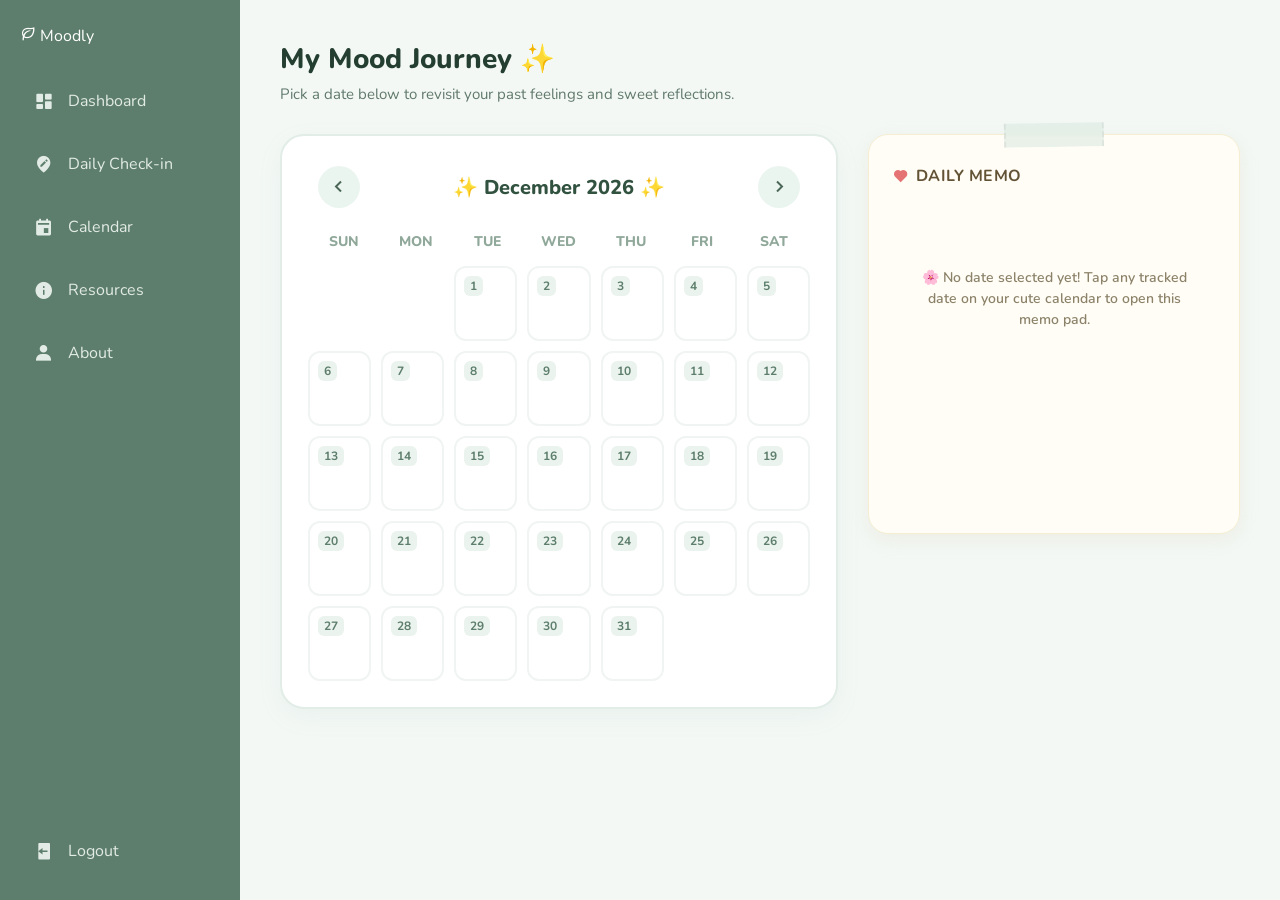
==== calendar.html @ 17c9cca5 "Moved HTML and CSS to main folder" ====
<!DOCTYPE html>
<html lang="en">
<head>
  <meta charset="UTF-8">
  <meta name="viewport" content="width=device-width, initial-scale=1.0">
  <title>Moodly | Cute Calendar</title>
  <link rel="icon" type="image/x-icon" href="Image/icon.jpg">
  <link rel="stylesheet" href="calendar.css">
  <link href='https://unpkg.com/boxicons@2.1.4/css/boxicons.min.css' rel='stylesheet'>
  <link href="https://fonts.googleapis.com/css2?family=Nunito:wght@400;600;700;800&display=swap" rel="stylesheet">
</head>
<body>

   <div class="sidebar">
        <div class="logo">
            <i class='bx bx-leaf'></i> Moodly
        </div>
       <ul class="sidebar-menu">
            <li class="nav-dash"><a href="dashboard.html"><i class='bx bxs-dashboard'></i> Dashboard</a></li>
            <li class="nav-check"><a href="check-in.html"><i class='bx bxs-edit-location'></i> Daily Check-in</a></li>
            <li class="nav-cal"><a href="calendar.html"><i class='bx bxs-calendar-event'></i> Calendar</a></li>
            <li class="nav-res"><a href="resources.html"><i class='bx bxs-info-circle'></i> Resources</a></li>
            <li class="nav-about"><a href="about.html"><i class='bx bxs-user'></i> About</a></li>
            <li style="margin-top: auto; width: 100%;"><a href="index.html"><i class='bx bxs-log-out'></i> Logout</a></li>
        </ul>
    </div>

  <main class="main-content">
    <div class="page-header">
      <h1>My Mood Journey ✨</h1>
      <p>Pick a date below to revisit your past feelings and sweet reflections.</p>
    </div>

    <div class="calendar-layout-container">
      
      <div class="cute-calendar-card">
        <div class="calendar-header">
          <button id="prevMonthBtn" class="cute-nav-btn"><i class='bx bx-chevron-left'></i></button>
          <h2 id="monthYearTitle">May 2026</h2>
          <button id="nextMonthBtn" class="cute-nav-btn"><i class='bx bx-chevron-right'></i></button>
        </div>

        <div class="weekdays-header-row">
          <div>Sun</div><div>Mon</div><div>Tue</div><div>Wed</div><div>Thu</div><div>Fri</div><div>Sat</div>
        </div>

        <div class="days-flex-grid" id="daysGrid"></div>
      </div>

      <div class="cute-memo-pad">
        <div class="memo-tape"></div>
        <h3><i class='bx bxs-heart'></i> Daily Memo</h3>
        <div id="memoContent" class="memo-body">
          <div class="empty-memo-state">
            <p>🌸 No date selected yet! Tap any tracked date on your cute calendar to open this memo pad.</p>
          </div>
        </div>
      </div>

    </div>
  </main>

  <script>
 
  let moodlyData = JSON.parse(localStorage.getItem("moodly_data")) || [];
  
  let activeDatePointer = new Date(); 

  const monthNames = [
    "January", "February", "March", "April", "May", "June",
    "July", "August", "September", "October", "November", "December"
  ];

  document.addEventListener("DOMContentLoaded", function() {
    buildCuteCalendar();

    // Fungsi butang bulan terdahulu
    document.getElementById("prevMonthBtn").addEventListener("click", () => {
      activeDatePointer.setMonth(activeDatePointer.getMonth() - 1);
      buildCuteCalendar();
    });

    // Fungsi butang bulan seterusnya
    document.getElementById("nextMonthBtn").addEventListener("click", () => {
      activeDatePointer.setMonth(activeDatePointer.getMonth() + 1);
      buildCuteCalendar();
    });
  });

  function buildCuteCalendar() {
    const daysContainer = document.getElementById("daysGrid");
    const title = document.getElementById("monthYearTitle");
    
    // Kosongkan grid lama sebelum generate bulan baharu
    daysContainer.innerHTML = "";
    
    const targetYear = activeDatePointer.getFullYear();
    const targetMonth = activeDatePointer.getMonth();

    // Kemas kini tajuk bulan di skrin
    title.innerHTML = `✨ ${monthNames[targetMonth]} ${targetYear} ✨`;

    // Cari hari pertama jatuh pada hari apa (0 = Ahad, 1 = Isnin, etc.)
    const firstDayDayOfWeek = new Date(targetYear, targetMonth, 1).getDay();
    // Cari jumlah hari dalam bulan tersebut
    const totalDaysInMonth = new Date(targetYear, targetMonth + 1, 0).getDate();

    // Reka kotak kosong (spacer) untuk hari sebelum tarikh 1 hari bulan
    for (let i = 0; i < firstDayDayOfWeek; i++) {
      const blankCell = document.createElement("div");
      blankCell.className = "day-cell day-cell-spacer";
      daysContainer.appendChild(blankCell);
    }

    // Generate kotak tarikh sebenar mengikut hari bulan
    for (let coreDay = 1; coreDay <= totalDaysInMonth; coreDay++) {
      const dateCell = document.createElement("div");
      dateCell.className = "day-cell real-date-cell";

      // Format padanan standard simpanan localStorage -> DD/MM/YYYY
      const stringKeyDate = `${String(coreDay).padStart(2, '0')}/${String(targetMonth + 1).padStart(2, '0')}/${targetYear}`;
      
      // Semak jika ada data log untuk tarikh ini
      const dayLogsMatched = moodlyData.filter(item => item.date === stringKeyDate);

      // Masukkan nombor tarikh ke dalam kotak
      dateCell.innerHTML = `<span class="date-number-badge">${coreDay}</span>`;

      // Jika ada log emosi ditemui pada tarikh ini
      if (dayLogsMatched.length > 0) {
        dateCell.classList.add("cute-logged-day");
        
        // Paparkan emoji emosi yang terakhir di-log
        const visualEmojiBadge = document.createElement("div");
        visualEmojiBadge.className = "main-cell-emoji";
        visualEmojiBadge.innerText = dayLogsMatched[dayLogsMatched.length - 1].mood || '📝';
        dateCell.appendChild(visualEmojiBadge);

        // Fungsi klik untuk buka memo journal di sebelah kanan
        dateCell.addEventListener("click", () => {
          clearSelectionHighlight();
          dateCell.classList.add("cell-selected-active");
          openMemoPadAnalysis(stringKeyDate, dayLogsMatched);
        });
      } else {
        // Jika hari kosong tanpa sebarang log data
        dateCell.addEventListener("click", () => {
          clearSelectionHighlight();
          dateCell.classList.add("cell-selected-active");
          document.getElementById("memoContent").innerHTML = `
            <div class="empty-memo-state">
              <p class="neutral-alert-text">🍃 <b>Empty Day!</b></p>
              <p style="font-size: 13px; color: #7a9485; font-weight: normal; margin-top: 8px;">
                No active emotional log targets were updated on ${stringKeyDate}.
              </p>
            </div>
          `;
        });
      }

      daysContainer.appendChild(dateCell);
    }
  }

  function clearSelectionHighlight() {
    document.querySelectorAll(".real-date-cell").forEach(cell => {
      cell.classList.remove("cell-selected-active");
    });
  }

  function openMemoPadAnalysis(dateString, matches) {
    const pad = document.getElementById("memoContent");
    pad.innerHTML = `<h4 class="memo-date-banner"><i class='bx bxs-pin'></i> Journal: ${dateString}</h4>`;
    
    const listingScroller = document.createElement("div");
    listingScroller.className = "memo-items-scroller";

    matches.forEach(item => {
      const itemNode = document.createElement("div");
      itemNode.className = "memo-log-bubble";
      itemNode.innerHTML = `
        <div class="bubble-meta">
          <span class="bubble-feeling-tag">${item.mood || '📝'} Feeling Log</span>
          <span class="bubble-time-tag"><i class='bx bx-time'></i> ${item.time}</span>
        </div>
        <p class="bubble-text-notes">"${item.note || 'No custom notes attached to this entry.'}"</p>
      `;
      listingScroller.appendChild(itemNode);
    });

    pad.appendChild(listingScroller);
  }
</script>
---- calendar.css ----
* {
    margin: 0;
    padding: 0;
    box-sizing: border-box;
}

body {
    margin: 0;
    padding: 0;
    font-family: 'Nunito', sans-serif;
    background-color: #f3f8f5; 
    color: #2f4f4f;
    display: flex;
    min-height: 100vh;
}

.sidebar {
    width: 240px;
    background-color: #5d7e6c; 
    color: white;
    padding: 25px 20px;
    display: flex;
    flex-direction: column;
    gap: 30px;
    position: fixed;
    top: 0;
    left: 0;
    height: 100vh;
    z-index: 100;
    box-sizing: border-box;
    transition: width 0.3s ease, padding 0.3s ease;
}

.sidebar-menu {
    list-style: none;
    display: flex;
    flex-direction: column;
    gap: 15px;
    height: 100%;
    padding: 0;
    margin: 0;
}

.sidebar-menu li {
    width: 100%;
}

.sidebar-menu li a {
    color: #e2ebe5;
    text-decoration: none;
    display: flex;
    align-items: center;
    gap: 12px;         
    padding: 12px;
    border-radius: 8px;
    transition: all 0.2s ease;
    width: 100%;
    box-sizing: border-box;
    white-space: nowrap;
}

.sidebar-menu li a i {
    font-size: 20px;
    width: 24px;       
    height: 24px;
    display: inline-flex;
    justify-content: center;
    align-items: center;
    flex-shrink: 0;
}

.sidebar-menu li a:hover {
    background-color: rgba(255, 255, 255, 0.1);
    color: white;
}

.sidebar-menu li.active a {
    background-color: rgba(255, 255, 255, 0.15);
    color: white;
    font-weight: 600;
}

.main-content {
    flex: 1;
    margin-left: 240px;
    padding: 40px;
    box-sizing: border-box;
    min-width: 0;
    transition: margin-left 0.3s ease;
}

.page-header {
    margin-bottom: 30px;
}

.page-header h1 {
    margin: 0;
    font-size: 28px;
    color: #243e31;
    font-weight: 800;
}

.page-header p {
    margin: 6px 0 0 0;
    color: #61796c;
    font-size: 15px;
}

.calendar-layout-container {
    display: grid;
    grid-template-columns: 1.5fr 1fr;
    gap: 30px;
    align-items: start;
}

.cute-calendar-card {
    background: white;
    border-radius: 24px;
    padding: 26px;
    box-shadow: 0 8px 24px rgba(140, 160, 150, 0.08);
    border: 2px solid #e1ede6;
}

.calendar-header {
    display: flex;
    justify-content: space-between;
    align-items: center;
    margin-bottom: 20px;
    padding: 4px 10px;
}

.calendar-header h2 {
    margin: 0;
    font-size: 20px;
    color: #325240;
    font-weight: 800;
}

.cute-nav-btn {
    background: #ebf5f0;
    border: none;
    color: #4a6657;
    font-size: 24px;
    width: 42px;
    height: 42px;
    border-radius: 50%;
    cursor: pointer;
    display: flex;
    align-items: center;
    justify-content: center;
    transition: all 0.2s ease;
}

.cute-nav-btn:hover {
    background: #5d7e6c;
    color: white;
    transform: scale(1.05);
}

.weekdays-header-row {
    display: grid;
    grid-template-columns: repeat(7, 1fr);
    text-align: center;
    font-weight: 800;
    font-size: 14px;
    color: #90a89a;
    margin-bottom: 15px;
    text-transform: uppercase;
}

.days-flex-grid {
    display: grid !important;
    grid-template-columns: repeat(7, 1fr) !important;
    gap: 10px !important;
    margin-top: 15px;
    width: 100%;
}

.day-cell {
    background: #ffffff;
    border: 2px solid #f0f4f2;
    border-radius: 12px;
    min-height: 75px; 
    padding: 8px;
    box-sizing: border-box;
    display: flex;
    flex-direction: column;
    justify-content: space-between;
    align-items: flex-start;
    transition: all 0.2s ease;
}

.day-cell-spacer {
    background: transparent !important;
    border: none !important;
    pointer-events: none;
}

.real-date-cell:hover {
    cursor: pointer;
    border-color: #5d7e6c;
    background-color: #f7faf8;
    transform: translateY(-2px);
}

.date-number-badge {
    font-weight: 700;
    font-size: 12px;
    color: #5d7e6c;
    background: #ebf3ee;
    padding: 2px 6px;
    border-radius: 6px;
}

.cute-logged-day {
    background: #f2faf5 !important;
    border: 2px dashed #89b399 !important;
}

.main-cell-emoji {
    font-size: 26px;
    align-self: center;
    margin-bottom: 4px;
    animation: bounceEffect 0.6s ease-out;
}

.cell-selected-active {
    border: 2px solid #436151 !important;
    background-color: #e6f2ec !important;
    box-shadow: 0 4px 10px rgba(67, 97, 81, 0.1);
}

.cute-memo-pad {
    background: #fffdf5; 
    border-radius: 20px;
    padding: 30px 24px 24px 24px;
    box-shadow: 0 6px 18px rgba(220, 210, 180, 0.25);
    position: relative;
    border: 1px solid #f5eed3;
    min-height: 400px;
}

.memo-tape {
    position: absolute;
    top: -12px;
    left: 50%;
    transform: translateX(-50%) rotate(-1deg);
    width: 100px;
    height: 24px;
    background: rgba(218, 234, 225, 0.6);
    backdrop-filter: blur(2px);
    border-left: 2px dashed rgba(0,0,0,0.05);
    border-right: 2px dashed rgba(0,0,0,0.05);
}

.cute-memo-pad h3 {
    margin: 0 0 20px 0;
    font-size: 16px;
    color: #635336;
    text-transform: uppercase;
    letter-spacing: 0.5px;
    display: flex;
    align-items: center;
    gap: 6px;
}

.cute-memo-pad h3 i {
    color: #e57373;
}

.memo-body {
    display: flex;
    flex-direction: column;
}

.empty-memo-state {
    margin: auto;
    text-align: center;
    padding: 60px 20px;
}

.empty-memo-state p {
    font-size: 14px;
    color: #8c8269;
    line-height: 1.5;
    font-weight: 600;
}

.neutral-alert-text {
    font-size: 16px !important;
    color: #556b2f !important;
}

.memo-date-banner {
    margin: 0 0 15px 0;
    font-size: 15px;
    color: #61533b;
    font-weight: 800;
    background: #fbf5df;
    padding: 6px 12px;
    border-radius: 8px;
    display: inline-flex;
    align-items: center;
    gap: 6px;
    width: max-content;
}

.memo-items-scroller {
    display: flex;
    flex-direction: column;
    gap: 14px;
    overflow-y: auto;
    max-height: 310px;
    padding-right: 4px;
}

.memo-log-bubble {
    background: white;
    border: 1px solid #f2ead0;
    border-radius: 14px;
    padding: 14px;
    box-shadow: 0 2px 6px rgba(0,0,0,0.01);
}

.bubble-meta {
    display: flex;
    justify-content: space-between;
    align-items: center;
    margin-bottom: 8px;
}

.bubble-feeling-tag {
    font-weight: 800;
    font-size: 12px;
    color: #4a6657;
    background: #eaf4ef;
    padding: 2px 8px;
    border-radius: 6px;
}

.bubble-time-tag {
    font-size: 11px;
    color: #b0a68d;
    font-weight: 600;
}

.bubble-text-notes {
    margin: 0;
    font-size: 13px;
    color: #5c5545;
    line-height: 1.5;
    font-style: italic;
    word-wrap: break-word;
}

@keyframes bounceEffect {
    0% { transform: scale(0.3); opacity: 0; }
    50% { transform: scale(1.1); }
    100% { transform: scale(1); opacity: 1; }
}

@media (max-width: 992px) {
    .calendar-layout-container {
        grid-template-columns: 1fr !important;
        gap: 25px !important;
    }
}

@media (max-width: 850px) {
    .sidebar {
        width: 70px !important;
        padding: 25px 10px !important;
        align-items: center !important;
        overflow: hidden !important;
    }

    .sidebar-menu li a {
        justify-content: center !important;
        padding: 12px 0 !important;
        gap: 0 !important;
        width: 50px !important;
        height: 50px !important;
        font-size: 0 !important; 
        color: transparent !important;
    }

    .sidebar-menu li a i {
        font-size: 22px !important;
        color: #e2ebe5 !important;
        width: auto !important;
        display: inline-flex !important;
    }

    .sidebar-menu li.active a i {
        color: white !important;
    }

    .sidebar .logo,
    .sidebar span,
    .sidebar p,
    .sidebar h1,
    .sidebar h2,
    .sidebar h3,
    .sidebar font {
        display: none !important;
        opacity: 0 !important;
        visibility: hidden !important;
    }

    .sidebar-menu {
        width: 100% !important;
        align-items: center !important;
    }

    .sidebar-menu li {
        width: 100% !important;
        display: flex !important;
        justify-content: center !important;
    }

    .main-content {
        margin-left: 70px !important;
        padding: 20px 15px !important;
        width: calc(100% - 70px) !important;
    }

    .calendar-layout-container {
        display: flex !important;
        flex-direction: column !important;
        width: 100% !important;
        gap: 20px !important;
    }

    .cute-calendar-card, .cute-memo-pad {
        width: 100% !important;
        max-width: 100% !important;
        box-sizing: border-box !important;
    }

    .days-flex-grid {
        gap: 6px !important;
    }

    .day-cell {
        min-height: 55px !important;
        padding: 4px !important;
    }

    .main-cell-emoji {
        font-size: 18px !important;
    }

    .weekdays-header-row {
        font-size: 10px !important;
    }
    
    .page-header h1 {
        font-size: 22px !important;
    }
}
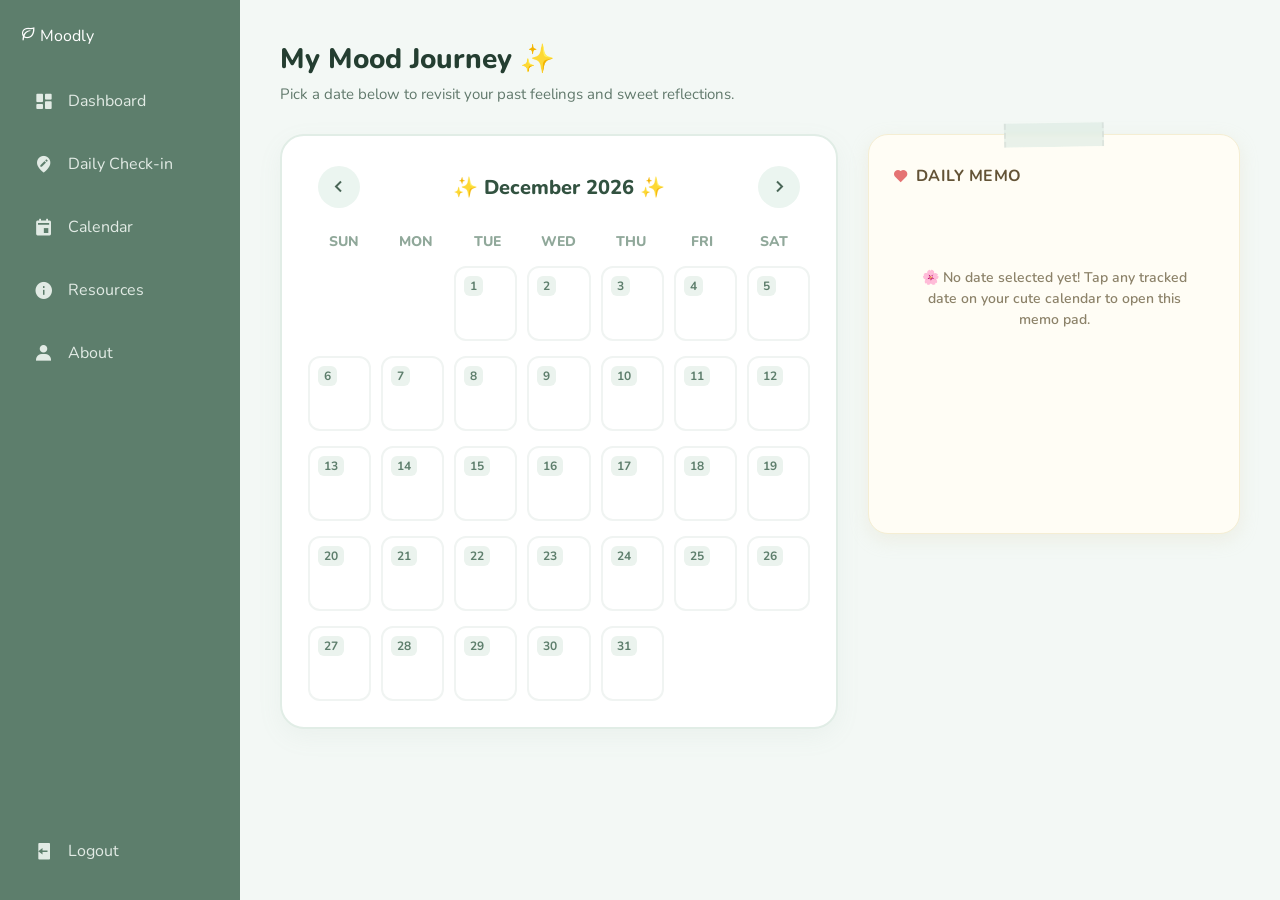
==== commit 8bf460c9: "Refixed website code" ====
--- a/calendar.html
+++ b/calendar.html
@@ -61,7 +61,24 @@
   </main>
 
   <script>
- 
+  const initialDataSetup = [
+    { date: "26/05/2026", mood: "😇", time: "05:23:08 PM", note: "FINALLY I AM 90% DONE WITH MY WEBSITE [Intensity: 5/5, Sleep: 6h, Energy: Balanced, Diet: Poor/Skipped, No Exercise, Meds: Missed, Period: Yes, Event: Academic Workload, Social: Isolated / Solitude, Area: Home / Resting]" },
+    { date: "26/05/2026", mood: "🤯", time: "08:00:00 PM", note: "almost done [Intensity: 4/5, Sleep: 5h, Energy: Sluggish, Diet: Poor/Skipped, No Exercise, Meds: Missed, Period: Yes, Event: Academic Workload, Social: Isolated / Solitude, Area: Home / Resting]" },
+    { date: "27/05/2026", mood: "💖", time: "02:14:22 PM", note: "i am baking cheese garlic rolls, doing sacrifice for eid adha, and will meet my friend at a cafe today [Intensity: 5/5, Sleep: 2h, Energy: Balanced, Diet: Stable Diet, No Exercise, Meds: Missed, Period: Yes, Event: Social Gathering, Social: Family Engagement, Area: Home / Resting]" },
+    { date: "27/05/2026", mood: "🤯", time: "06:45:10 PM", note: "i am worried [Intensity: 1/5, Sleep: 3h, Energy: Sluggish, Diet: Poor/Skipped, No Exercise, Meds: Missed, Period: Yes, Event: Social Gathering, Social: Family Engagement, Area: Home / Resting]" },
+    { date: "29/05/2026", mood: "💖", time: "09:30:00 PM", note: "i met my friends and had fun [Intensity: 5/5, Sleep: 8h, Energy: Hyperactive, Diet: Poor/Skipped, No Exercise, Meds: Missed, Period: Yes, Event: Social Gathering, Social: Productive Peer Group, Area: Outdoors / Nature]" },
+    { date: "30/05/2026", mood: "⚡", time: "11:00:00 PM", note: "i am struggling to start working [Intensity: 5/5, Sleep: 1h, Energy: Sluggish, Diet: Poor/Skipped, No Exercise, Meds: Missed, Period: Yes, Event: Academic Workload, Social: Isolated / Solitude, Area: Home / Resting]" },
+    { date: "31/05/2026", mood: "🤯", time: "03:45:00 PM", note: "Reviewing layout constraints and text wrapping breaks across viewports." },
+    { date: "01/06/2026", mood: "🤯", time: "10:15:00 AM", note: "Stressed out with remaining documentation guidelines. Feeling the crunch." },
+    { date: "02/06/2026", mood: "😡", time: "04:30:22 PM", note: "Frustrated with minor alignment bugs that keep breaking on resizing." },
+    { date: "03/06/2026", mood: "🤯", time: "10:22:16 PM", note: "I AM STRESSED! CAN'T WAIT FOR THE WORK TO BE DONE!!! [Intensity: 5/5, Sleep: 4h, Energy: Sluggish, Diet: Stable Diet, No Exercise, Meds: Missed, Period: No, Event: Academic Workload, Social: Productive Peer Group, Area: Home / Resting]" },
+    { date: "03/06/2026", mood: "😡", time: "10:22:49 PM", note: "AHHHHHH!!!! [Intensity: 5/5, Sleep: 5h, Energy: Balanced, Diet: Poor/Skipped, No Exercise, Meds: Missed, Period: No, Event: Academic Workload, Social: Productive Peer Group, Area: Campus / Library]" }
+  ];
+
+  if (!localStorage.getItem("moodly_data")) {
+    localStorage.setItem("moodly_data", JSON.stringify(initialDataSetup));
+  }
+
   let moodlyData = JSON.parse(localStorage.getItem("moodly_data")) || [];
   
   let activeDatePointer = new Date(); 
@@ -74,13 +91,11 @@
   document.addEventListener("DOMContentLoaded", function() {
     buildCuteCalendar();
 
-    // Fungsi butang bulan terdahulu
     document.getElementById("prevMonthBtn").addEventListener("click", () => {
       activeDatePointer.setMonth(activeDatePointer.getMonth() - 1);
       buildCuteCalendar();
     });
 
-    // Fungsi butang bulan seterusnya
     document.getElementById("nextMonthBtn").addEventListener("click", () => {
       activeDatePointer.setMonth(activeDatePointer.getMonth() + 1);
       buildCuteCalendar();
@@ -91,59 +106,46 @@
     const daysContainer = document.getElementById("daysGrid");
     const title = document.getElementById("monthYearTitle");
     
-    // Kosongkan grid lama sebelum generate bulan baharu
     daysContainer.innerHTML = "";
     
     const targetYear = activeDatePointer.getFullYear();
     const targetMonth = activeDatePointer.getMonth();
 
-    // Kemas kini tajuk bulan di skrin
     title.innerHTML = `✨ ${monthNames[targetMonth]} ${targetYear} ✨`;
 
-    // Cari hari pertama jatuh pada hari apa (0 = Ahad, 1 = Isnin, etc.)
     const firstDayDayOfWeek = new Date(targetYear, targetMonth, 1).getDay();
-    // Cari jumlah hari dalam bulan tersebut
     const totalDaysInMonth = new Date(targetYear, targetMonth + 1, 0).getDate();
 
-    // Reka kotak kosong (spacer) untuk hari sebelum tarikh 1 hari bulan
     for (let i = 0; i < firstDayDayOfWeek; i++) {
       const blankCell = document.createElement("div");
       blankCell.className = "day-cell day-cell-spacer";
       daysContainer.appendChild(blankCell);
     }
 
-    // Generate kotak tarikh sebenar mengikut hari bulan
     for (let coreDay = 1; coreDay <= totalDaysInMonth; coreDay++) {
       const dateCell = document.createElement("div");
       dateCell.className = "day-cell real-date-cell";
 
-      // Format padanan standard simpanan localStorage -> DD/MM/YYYY
       const stringKeyDate = `${String(coreDay).padStart(2, '0')}/${String(targetMonth + 1).padStart(2, '0')}/${targetYear}`;
       
-      // Semak jika ada data log untuk tarikh ini
       const dayLogsMatched = moodlyData.filter(item => item.date === stringKeyDate);
 
-      // Masukkan nombor tarikh ke dalam kotak
       dateCell.innerHTML = `<span class="date-number-badge">${coreDay}</span>`;
 
-      // Jika ada log emosi ditemui pada tarikh ini
       if (dayLogsMatched.length > 0) {
         dateCell.classList.add("cute-logged-day");
         
-        // Paparkan emoji emosi yang terakhir di-log
         const visualEmojiBadge = document.createElement("div");
         visualEmojiBadge.className = "main-cell-emoji";
         visualEmojiBadge.innerText = dayLogsMatched[dayLogsMatched.length - 1].mood || '📝';
         dateCell.appendChild(visualEmojiBadge);
 
-        // Fungsi klik untuk buka memo journal di sebelah kanan
         dateCell.addEventListener("click", () => {
           clearSelectionHighlight();
           dateCell.classList.add("cell-selected-active");
           openMemoPadAnalysis(stringKeyDate, dayLogsMatched);
         });
       } else {
-        // Jika hari kosong tanpa sebarang log data
         dateCell.addEventListener("click", () => {
           clearSelectionHighlight();
           dateCell.classList.add("cell-selected-active");
@@ -190,4 +192,6 @@
 
     pad.appendChild(listingScroller);
   }
-</script>+</script>
+</body>
+</html>
--- a/calendar.css
+++ b/calendar.css
@@ -111,6 +111,7 @@
     grid-template-columns: 1.5fr 1fr;
     gap: 30px;
     align-items: start;
+    width: 100%;
 }
 
 .cute-calendar-card {
@@ -119,6 +120,9 @@
     padding: 26px;
     box-shadow: 0 8px 24px rgba(140, 160, 150, 0.08);
     border: 2px solid #e1ede6;
+    height: auto;
+    width: 100%;
+    max-width: 100%;
 }
 
 .calendar-header {
@@ -127,6 +131,7 @@
     align-items: center;
     margin-bottom: 20px;
     padding: 4px 10px;
+    width: 100%;
 }
 
 .calendar-header h2 {
@@ -166,12 +171,14 @@
     color: #90a89a;
     margin-bottom: 15px;
     text-transform: uppercase;
+    width: 100%;
 }
 
 .days-flex-grid {
     display: grid !important;
     grid-template-columns: repeat(7, 1fr) !important;
     gap: 10px !important;
+    row-gap: 15px !important;
     margin-top: 15px;
     width: 100%;
 }
@@ -181,6 +188,7 @@
     border: 2px solid #f0f4f2;
     border-radius: 12px;
     min-height: 75px; 
+    height: auto;
     padding: 8px;
     box-sizing: border-box;
     display: flex;
@@ -238,6 +246,7 @@
     position: relative;
     border: 1px solid #f5eed3;
     min-height: 400px;
+    width: 100%;
 }
 
 .memo-tape {
@@ -435,23 +444,36 @@
         width: 100% !important;
         max-width: 100% !important;
         box-sizing: border-box !important;
+        padding: 15px !important;
     }
 
     .days-flex-grid {
-        gap: 6px !important;
+        grid-template-columns: repeat(7, 1fr) !important;
+        gap: 4px !important;
+        row-gap: 8px !important;
+        width: 100% !important;
     }
 
     .day-cell {
-        min-height: 55px !important;
-        padding: 4px !important;
+        min-height: 48px !important;
+        height: auto !important;
+        padding: 2px !important;
+        border-radius: 6px !important;
+    }
+
+    .date-number-badge {
+        font-size: 9px !important;
+        padding: 1px 3px !important;
     }
 
     .main-cell-emoji {
-        font-size: 18px !important;
+        font-size: 16px !important;
     }
 
     .weekdays-header-row {
         font-size: 10px !important;
+        grid-template-columns: repeat(7, 1fr) !important;
+        width: 100% !important;
     }
     
     .page-header h1 {
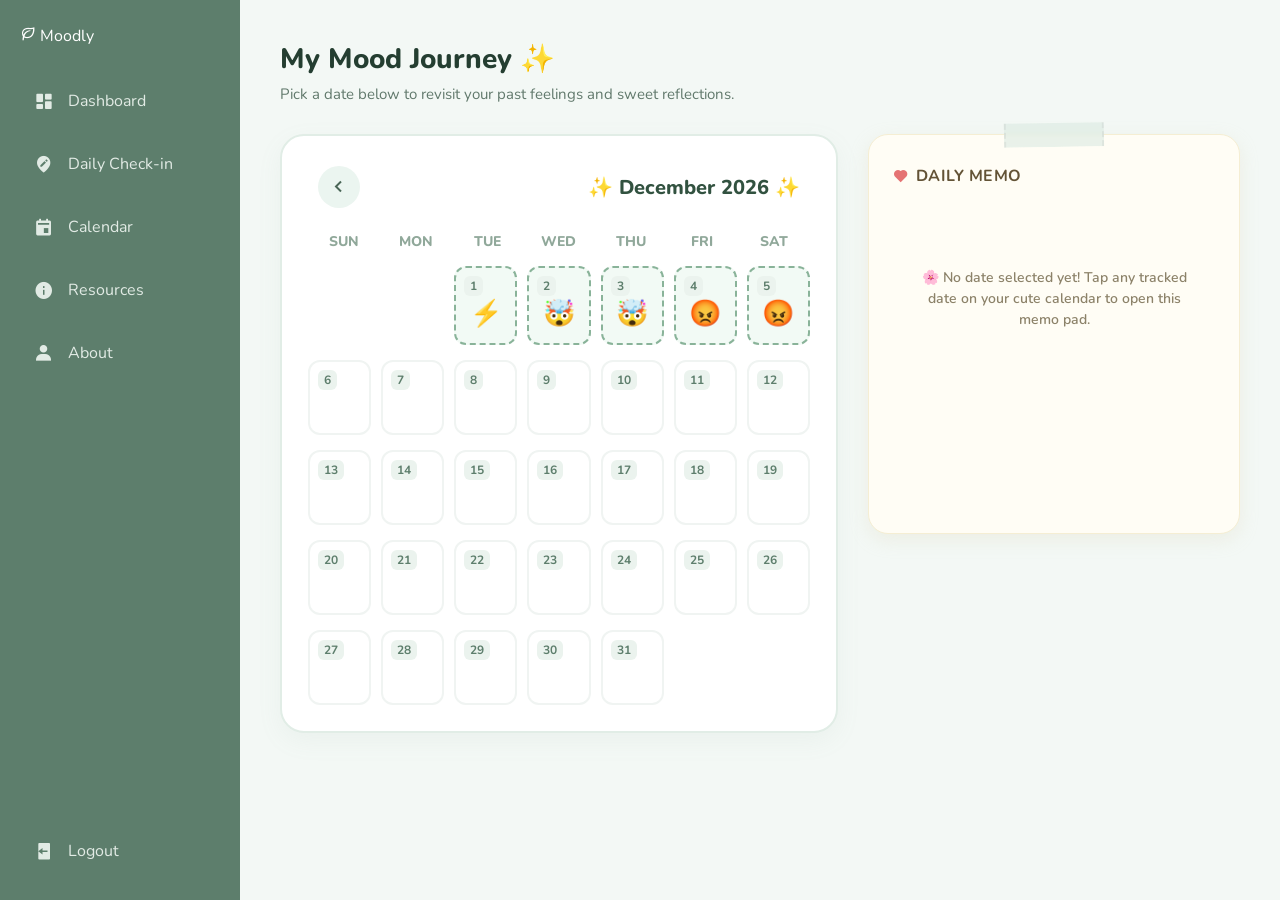
==== commit a34f344c: "Refixed website code" ====
--- a/calendar.html
+++ b/calendar.html
@@ -36,8 +36,7 @@
       <div class="cute-calendar-card">
         <div class="calendar-header">
           <button id="prevMonthBtn" class="cute-nav-btn"><i class='bx bx-chevron-left'></i></button>
-          <h2 id="monthYearTitle">May 2026</h2>
-          <button id="nextMonthBtn" class="cute-nav-btn"><i class='bx bx-chevron-right'></i></button>
+          <h2 id="monthYearTitle"></h2>
         </div>
 
         <div class="weekdays-header-row">
@@ -61,26 +60,32 @@
   </main>
 
   <script>
+  function getRelativeDateString(daysAgo) {
+      var d = new Date();
+      d.setDate(d.getDate() - daysAgo);
+      var day = String(d.getDate()).padStart(2, '0');
+      var month = String(d.getMonth() + 1).padStart(2, '0');
+      var year = d.getFullYear();
+      return day + "/" + month + "/" + year;
+  }
+
   const initialDataSetup = [
-    { date: "26/05/2026", mood: "😇", time: "05:23:08 PM", note: "FINALLY I AM 90% DONE WITH MY WEBSITE [Intensity: 5/5, Sleep: 6h, Energy: Balanced, Diet: Poor/Skipped, No Exercise, Meds: Missed, Period: Yes, Event: Academic Workload, Social: Isolated / Solitude, Area: Home / Resting]" },
-    { date: "26/05/2026", mood: "🤯", time: "08:00:00 PM", note: "almost done [Intensity: 4/5, Sleep: 5h, Energy: Sluggish, Diet: Poor/Skipped, No Exercise, Meds: Missed, Period: Yes, Event: Academic Workload, Social: Isolated / Solitude, Area: Home / Resting]" },
-    { date: "27/05/2026", mood: "💖", time: "02:14:22 PM", note: "i am baking cheese garlic rolls, doing sacrifice for eid adha, and will meet my friend at a cafe today [Intensity: 5/5, Sleep: 2h, Energy: Balanced, Diet: Stable Diet, No Exercise, Meds: Missed, Period: Yes, Event: Social Gathering, Social: Family Engagement, Area: Home / Resting]" },
-    { date: "27/05/2026", mood: "🤯", time: "06:45:10 PM", note: "i am worried [Intensity: 1/5, Sleep: 3h, Energy: Sluggish, Diet: Poor/Skipped, No Exercise, Meds: Missed, Period: Yes, Event: Social Gathering, Social: Family Engagement, Area: Home / Resting]" },
-    { date: "29/05/2026", mood: "💖", time: "09:30:00 PM", note: "i met my friends and had fun [Intensity: 5/5, Sleep: 8h, Energy: Hyperactive, Diet: Poor/Skipped, No Exercise, Meds: Missed, Period: Yes, Event: Social Gathering, Social: Productive Peer Group, Area: Outdoors / Nature]" },
-    { date: "30/05/2026", mood: "⚡", time: "11:00:00 PM", note: "i am struggling to start working [Intensity: 5/5, Sleep: 1h, Energy: Sluggish, Diet: Poor/Skipped, No Exercise, Meds: Missed, Period: Yes, Event: Academic Workload, Social: Isolated / Solitude, Area: Home / Resting]" },
-    { date: "31/05/2026", mood: "🤯", time: "03:45:00 PM", note: "Reviewing layout constraints and text wrapping breaks across viewports." },
-    { date: "01/06/2026", mood: "🤯", time: "10:15:00 AM", note: "Stressed out with remaining documentation guidelines. Feeling the crunch." },
-    { date: "02/06/2026", mood: "😡", time: "04:30:22 PM", note: "Frustrated with minor alignment bugs that keep breaking on resizing." },
-    { date: "03/06/2026", mood: "🤯", time: "10:22:16 PM", note: "I AM STRESSED! CAN'T WAIT FOR THE WORK TO BE DONE!!! [Intensity: 5/5, Sleep: 4h, Energy: Sluggish, Diet: Stable Diet, No Exercise, Meds: Missed, Period: No, Event: Academic Workload, Social: Productive Peer Group, Area: Home / Resting]" },
-    { date: "03/06/2026", mood: "😡", time: "10:22:49 PM", note: "AHHHHHH!!!! [Intensity: 5/5, Sleep: 5h, Energy: Balanced, Diet: Poor/Skipped, No Exercise, Meds: Missed, Period: No, Event: Academic Workload, Social: Productive Peer Group, Area: Campus / Library]" }
+    { date: getRelativeDateString(7), mood: "😇", time: "05:23:08 PM", note: "FINALLY I AM 90% DONE WITH MY WEBSITE [Intensity: 5/5, Sleep: 6h, Energy: Balanced, Diet: Poor/Skipped, No Exercise, Meds: Missed, Period: Yes, Event: Academic Workload, Social: Isolated / Solitude, Area: Home / Resting]" },
+    { date: getRelativeDateString(7), mood: "🤯", time: "08:00:00 PM", note: "almost done [Intensity: 4/5, Sleep: 5h, Energy: Sluggish, Diet: Poor/Skipped, No Exercise, Meds: Missed, Period: Yes, Event: Academic Workload, Social: Isolated / Solitude, Area: Home / Resting]" },
+    { date: getRelativeDateString(6), mood: "💖", time: "02:14:22 PM", note: "i am baking cheese garlic rolls, doing sacrifice for eid adha, and will meet my friend at a cafe today [Intensity: 5/5, Sleep: 2h, Energy: Balanced, Diet: Stable Diet, No Exercise, Meds: Missed, Period: Yes, Event: Social Gathering, Social: Family Engagement, Area: Home / Resting]" },
+    { date: getRelativeDateString(6), mood: "🤯", time: "06:45:10 PM", note: "i am worried [Intensity: 1/5, Sleep: 3h, Energy: Sluggish, Diet: Poor/Skipped, No Exercise, Meds: Missed, Period: Yes, Event: Social Gathering, Social: Family Engagement, Area: Home / Resting]" },
+    { date: getRelativeDateString(5), mood: "💖", time: "09:30:00 PM", note: "i met my friends and had fun [Intensity: 5/5, Sleep: 8h, Energy: Hyperactive, Diet: Poor/Skipped, No Exercise, Meds: Missed, Period: Yes, Event: Social Gathering, Social: Productive Peer Group, Area: Outdoors / Nature]" },
+    { date: getRelativeDateString(4), mood: "⚡", time: "11:00:00 PM", note: "i am struggling to start working [Intensity: 5/5, Sleep: 1h, Energy: Sluggish, Diet: Poor/Skipped, No Exercise, Meds: Missed, Period: Yes, Event: Academic Workload, Social: Isolated / Solitude, Area: Home / Resting]" },
+    { date: getRelativeDateString(3), mood: "🤯", time: "03:45:00 PM", note: "Reviewing layout constraints and text wrapping breaks across viewports." },
+    { date: getRelativeDateString(2), mood: "🤯", time: "10:15:00 AM", note: "Stressed out with remaining documentation guidelines. Feeling the crunch." },
+    { date: getRelativeDateString(1), mood: "😡", time: "04:30:22 PM", note: "Frustrated with minor alignment bugs that keep breaking on resizing." },
+    { date: getRelativeDateString(0), mood: "🤯", time: "10:22:16 PM", note: "I AM STRESSED! CAN'T WAIT FOR THE WORK TO BE DONE!!! [Intensity: 5/5, Sleep: 4h, Energy: Sluggish, Diet: Stable Diet, No Exercise, Meds: Missed, Period: No, Event: Academic Workload, Social: Productive Peer Group, Area: Home / Resting]" },
+    { date: getRelativeDateString(0), mood: "😡", time: "10:22:49 PM", note: "AHHHHHH!!!! [Intensity: 5/5, Sleep: 5h, Energy: Balanced, Diet: Poor/Skipped, No Exercise, Meds: Missed, Period: No, Event: Academic Workload, Social: Productive Peer Group, Area: Campus / Library]" }
   ];
 
-  if (!localStorage.getItem("moodly_data")) {
-    localStorage.setItem("moodly_data", JSON.stringify(initialDataSetup));
-  }
+  localStorage.setItem("moodly_data", JSON.stringify(initialDataSetup));
 
   let moodlyData = JSON.parse(localStorage.getItem("moodly_data")) || [];
-  
   let activeDatePointer = new Date(); 
 
   const monthNames = [
@@ -127,7 +132,6 @@
       dateCell.className = "day-cell real-date-cell";
 
       const stringKeyDate = `${String(coreDay).padStart(2, '0')}/${String(targetMonth + 1).padStart(2, '0')}/${targetYear}`;
-      
       const dayLogsMatched = moodlyData.filter(item => item.date === stringKeyDate);
 
       dateCell.innerHTML = `<span class="date-number-badge">${coreDay}</span>`;
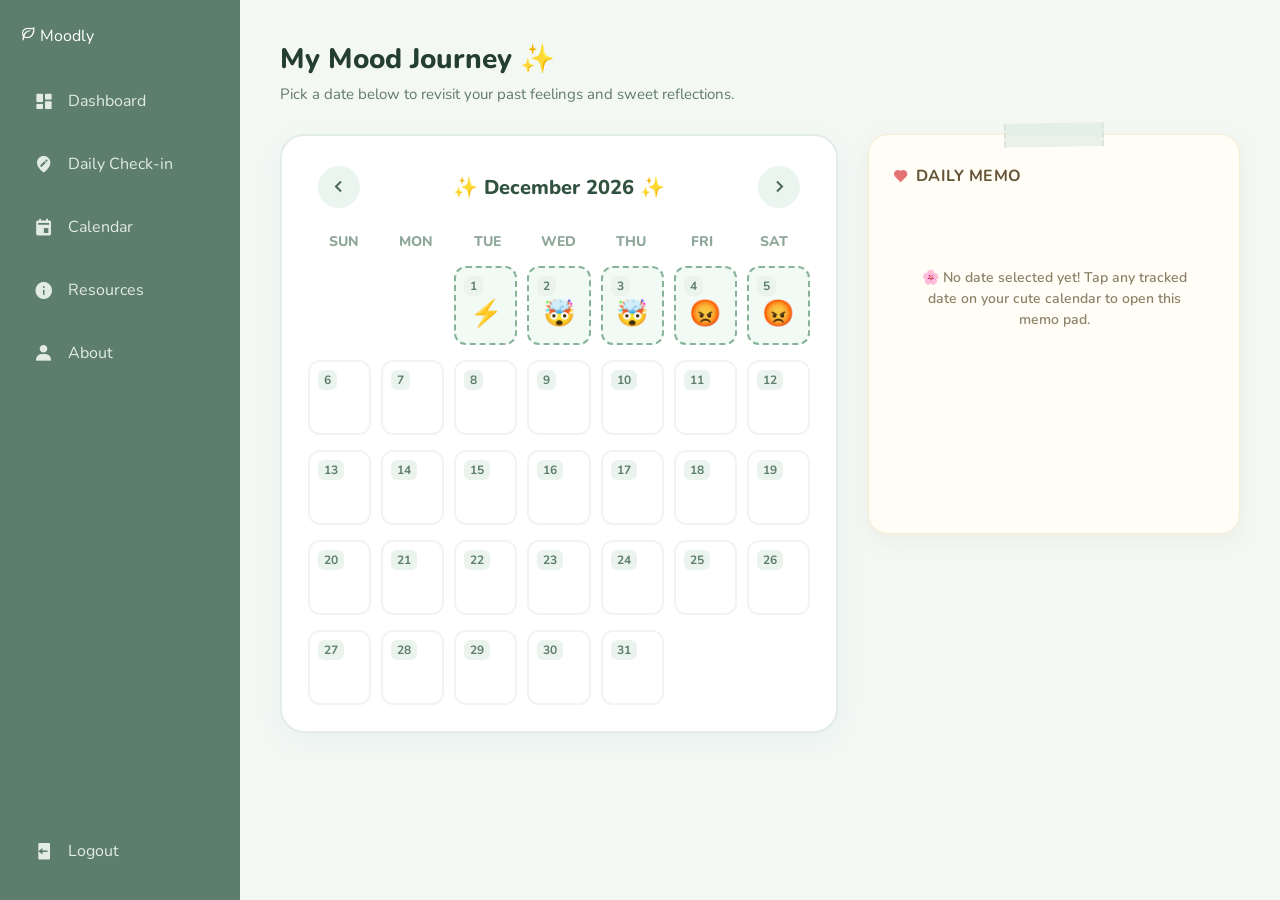
==== commit ffaa778c: "Refixed website code" ====
--- a/calendar.html
+++ b/calendar.html
@@ -37,6 +37,7 @@
         <div class="calendar-header">
           <button id="prevMonthBtn" class="cute-nav-btn"><i class='bx bx-chevron-left'></i></button>
           <h2 id="monthYearTitle"></h2>
+          <button id="nextMonthBtn" class="cute-nav-btn"><i class='bx bx-chevron-right'></i></button>
         </div>
 
         <div class="weekdays-header-row">
@@ -76,9 +77,9 @@
     { date: getRelativeDateString(6), mood: "🤯", time: "06:45:10 PM", note: "i am worried [Intensity: 1/5, Sleep: 3h, Energy: Sluggish, Diet: Poor/Skipped, No Exercise, Meds: Missed, Period: Yes, Event: Social Gathering, Social: Family Engagement, Area: Home / Resting]" },
     { date: getRelativeDateString(5), mood: "💖", time: "09:30:00 PM", note: "i met my friends and had fun [Intensity: 5/5, Sleep: 8h, Energy: Hyperactive, Diet: Poor/Skipped, No Exercise, Meds: Missed, Period: Yes, Event: Social Gathering, Social: Productive Peer Group, Area: Outdoors / Nature]" },
     { date: getRelativeDateString(4), mood: "⚡", time: "11:00:00 PM", note: "i am struggling to start working [Intensity: 5/5, Sleep: 1h, Energy: Sluggish, Diet: Poor/Skipped, No Exercise, Meds: Missed, Period: Yes, Event: Academic Workload, Social: Isolated / Solitude, Area: Home / Resting]" },
-    { date: getRelativeDateString(3), mood: "🤯", time: "03:45:00 PM", note: "Reviewing layout constraints and text wrapping breaks across viewports." },
-    { date: getRelativeDateString(2), mood: "🤯", time: "10:15:00 AM", note: "Stressed out with remaining documentation guidelines. Feeling the crunch." },
-    { date: getRelativeDateString(1), mood: "😡", time: "04:30:22 PM", note: "Frustrated with minor alignment bugs that keep breaking on resizing." },
+    { date: getRelativeDateString(3), mood: "🤯", time: "03:45:00 PM", note: "Reviewing layout constraints and text wrapping breaks across viewports. [Intensity: 3/5, Sleep: 6h, Energy: Balanced, Diet: Stable Diet, No Exercise, Meds: Missed, Period: No, Event: Academic Workload, Social: Isolated / Solitude, Area: Home / Resting]" },
+    { date: getRelativeDateString(2), mood: "🤯", time: "10:15:00 AM", note: "Stressed out with remaining documentation guidelines. Feeling the crunch. [Intensity: 4/5, Sleep: 5h, Energy: Sluggish, Diet: Poor/Skipped, No Exercise, Meds: Missed, Period: No, Event: Academic Workload, Social: Isolated / Solitude, Area: Home / Resting]" },
+    { date: getRelativeDateString(1), mood: "😡", time: "04:30:22 PM", note: "Frustrated with minor alignment bugs that keep breaking on resizing. [Intensity: 4/5, Sleep: 5.5h, Energy: Sluggish, Diet: Stable Diet, No Exercise, Meds: Missed, Period: No, Event: Academic Workload, Social: Isolated / Solitude, Area: Home / Resting]" },
     { date: getRelativeDateString(0), mood: "🤯", time: "10:22:16 PM", note: "I AM STRESSED! CAN'T WAIT FOR THE WORK TO BE DONE!!! [Intensity: 5/5, Sleep: 4h, Energy: Sluggish, Diet: Stable Diet, No Exercise, Meds: Missed, Period: No, Event: Academic Workload, Social: Productive Peer Group, Area: Home / Resting]" },
     { date: getRelativeDateString(0), mood: "😡", time: "10:22:49 PM", note: "AHHHHHH!!!! [Intensity: 5/5, Sleep: 5h, Energy: Balanced, Diet: Poor/Skipped, No Exercise, Meds: Missed, Period: No, Event: Academic Workload, Social: Productive Peer Group, Area: Campus / Library]" }
   ];
